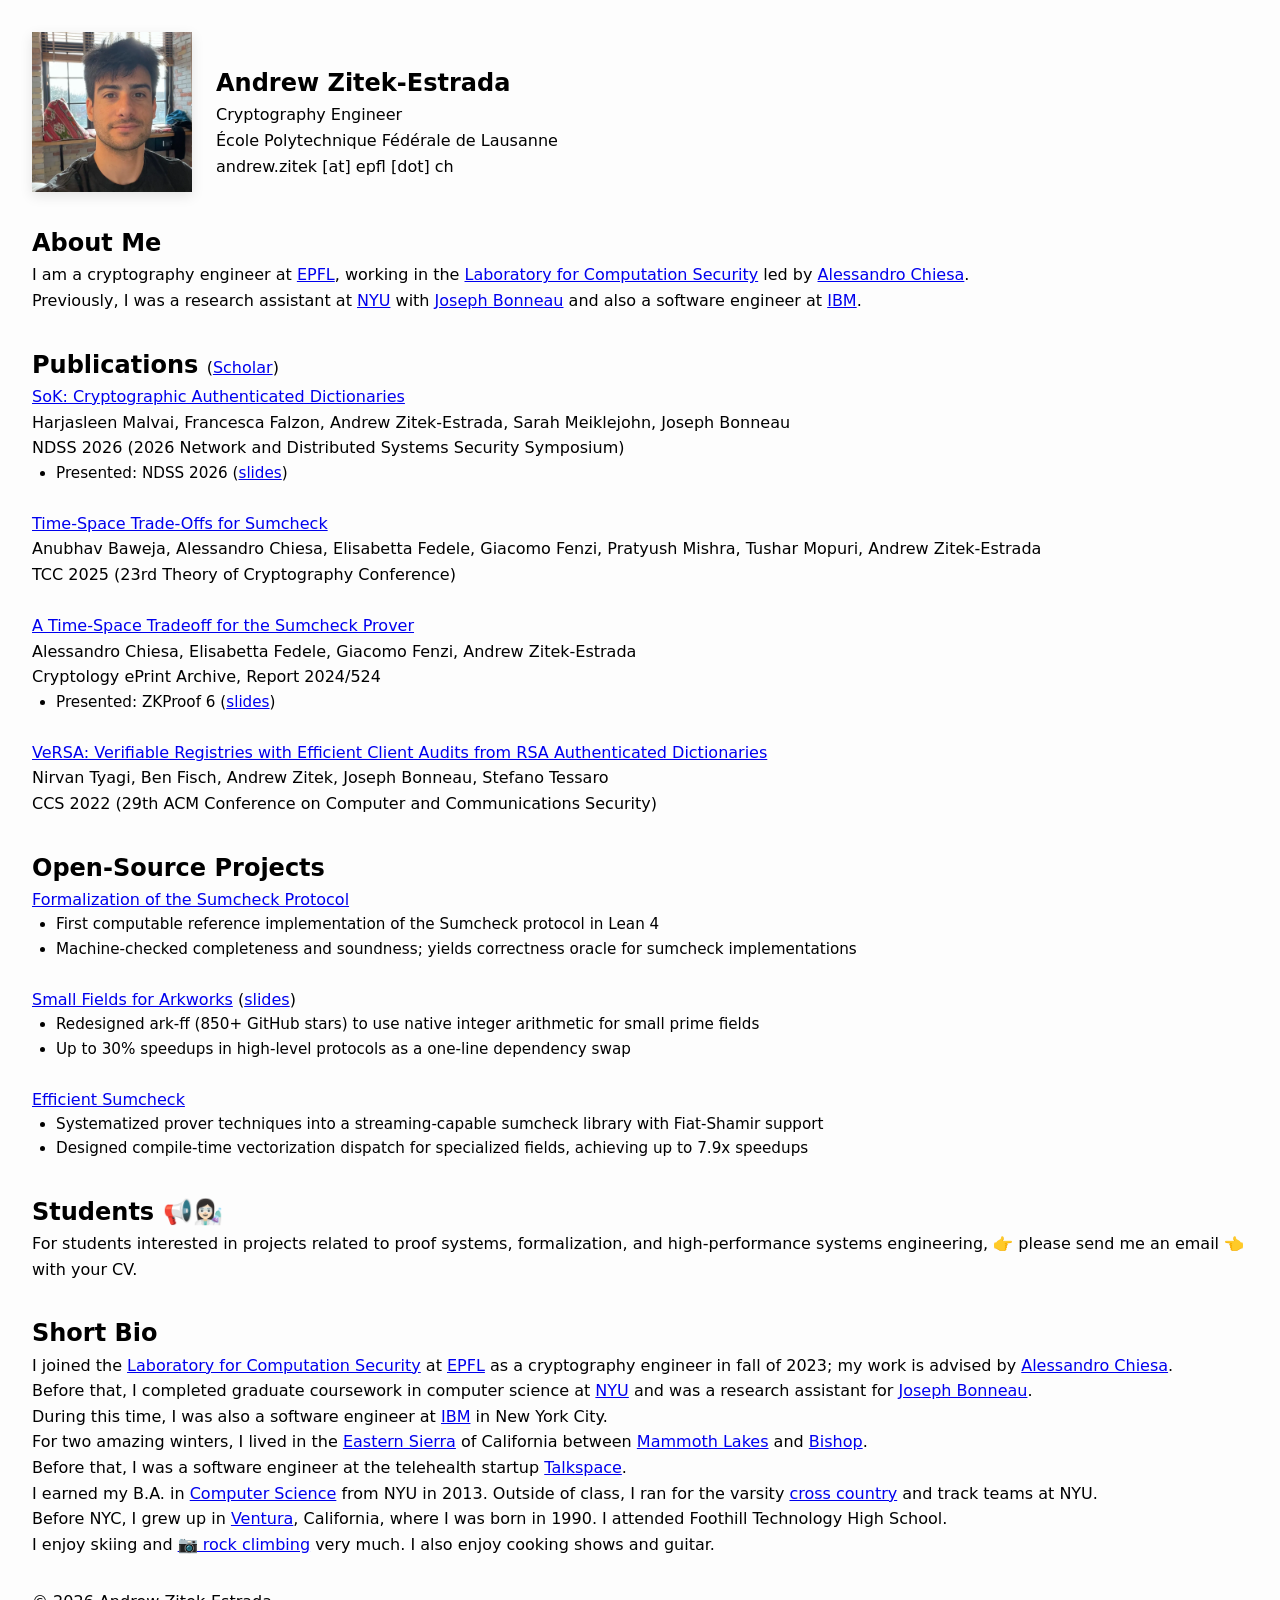
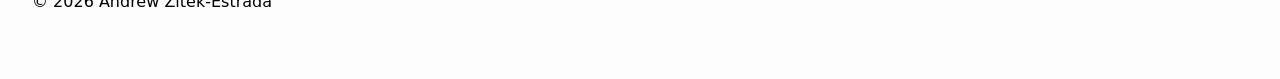
==== index.html @ 01dc7b2e "update index" ====
<!DOCTYPE html>
<html lang="en">
<head>
  <meta charset="UTF-8" />
  <meta name="viewport" content="width=device-width, initial-scale=1.0" />
  <meta name="google-site-verification" content="uAHUZcX4jr5_H01QjqfsV4J1MMhHjySFH5-y-d3w8Lg" />
  <title>Andrew Zitek-Estrada</title>
  <meta name="description" content="Andrew Zitek-Estrada — Cryptography engineer at EPFL working on proof systems, formalization, and high-performance cryptographic software.">
  <link rel="canonical" href="https://andrewzitek.xyz">
  <link rel="stylesheet" href="style.css" />
  <link rel="apple-touch-icon" sizes="180x180" href="/images/favicon/apple-touch-icon.png">
  <link rel="icon" type="image/png" sizes="32x32" href="/images/favicon/favicon-32x32.png">
  <link rel="icon" type="image/png" sizes="16x16" href="/images/favicon/favicon-16x16.png">
  <link rel="manifest" href="/site.webmanifest">
  <style>
    .about-wrapper {
      display: flex;
      flex-direction: column;
      align-items: flex-start;
      max-width: 900px;
      padding: 0;
      gap: 1.5rem;
    }

    .about-photo {
      width: 160px;
      height: auto;
      object-fit: cover;
      box-shadow: 0 4px 12px rgba(0, 0, 0, 0.1);
    }

    .about-text {
      max-width: 600px;
      margin-top: 0rem;
      margin-bottom: 0rem;
    }

    @media (min-width: 768px) {
      .about-wrapper {
        flex-direction: row;
        align-items: flex-start;
      }
      .about-text {
        margin-top: 2rem;
        margin-bottom: 0rem;
      }
    }
  </style>
  <script type="application/ld+json">
  {
    "@context": "https://schema.org",
    "@type": "Person",
    "name": "Andrew Zitek-Estrada",
    "url": "https://z-tech.github.io",
    "sameAs": [
      "https://github.com/z-tech",
      "https://www.linkedin.com/in/andrewzitek/",
      "https://compsec.epfl.ch/"
    ],
    "jobTitle": "Cryptography Engineer",
    "worksFor": {
      "@type": "Organization",
      "name": "Laboratory for Computation Security, EPFL"
    }
  }
  </script>
</head>
<body>

<div class="about-wrapper">
    <img src="/images/Andrew-Zitek-Estrada-pic.webp" alt="Andrew Zitek-Estrada" class="about-photo" />

    <section class="about-text">
        <h1>Andrew Zitek-Estrada</h1>

        <p>Cryptography Engineer</p>
      
        <p>École Polytechnique Fédérale de Lausanne</p>
      
        <p>andrew.zitek [at] epfl [dot] ch</p>
    </section>
  </div>

<section>
    <h2>About Me</h2>
    <p>
      I am a cryptography engineer at 
      <a href="https://www.epfl.ch" target="_blank" rel="noopener noreferrer">EPFL</a>, working in the 
      <a href="https://compsec.epfl.ch" target="_blank" rel="noopener noreferrer">Laboratory for Computation Security</a> led by 
      <a href="https://ic-people.epfl.ch/~achiesa" target="_blank" rel="noopener noreferrer">Alessandro Chiesa</a>.
    </p>
    <p>
      Previously, I was a research assistant at
      <a href="https://www.nyu.edu" target="_blank" rel="noopener noreferrer">NYU</a> with 
      <a href="https://jbonneau.com" target="_blank" rel="noopener noreferrer">Joseph Bonneau</a> and also a software engineer at 
      <a href="https://www.ibm.com/us-en" target="_blank" rel="noopener noreferrer">IBM</a>.
    </p>
</section>

<section>
    <h2>Publications <span style="font-size: 1rem; font-weight: normal;">(<a href="https://scholar.google.com/citations?user=epbxE9EAAAAJ" target="_blank" rel="noopener noreferrer">Scholar</a>)</span></h2>
    <p>
        <a href="https://www.ndss-symposium.org/wp-content/uploads/2026-f1465-paper.pdf" target="_blank" rel="noopener noreferrer">SoK: Cryptographic Authenticated Dictionaries</a>
        <br />
        Harjasleen Malvai, Francesca Falzon, Andrew Zitek-Estrada, Sarah Meiklejohn, Joseph Bonneau
        <br />
        NDSS 2026 (2026 Network and Distributed Systems Security Symposium)
    </p>
    <ul>
      <li>Presented: NDSS 2026 (<a href="/images/slides/ndss-2026-sok-slides.pdf" target="_blank" rel="noopener noreferrer">slides</a>)</li>
    </ul>
    <br />
    <p>
        <a href="https://eprint.iacr.org/2025/1473" target="_blank" rel="noopener noreferrer">Time-Space Trade-Offs for Sumcheck</a>
        <br />
        Anubhav Baweja, Alessandro Chiesa, Elisabetta Fedele, Giacomo Fenzi, Pratyush Mishra, Tushar Mopuri, Andrew Zitek-Estrada
        <br />
        TCC 2025 (23rd Theory of Cryptography Conference)
    </p>
    <br />
    <p>
        <a href="https://eprint.iacr.org/2024/524" target="_blank" rel="noopener noreferrer">A Time-Space Tradeoff for the Sumcheck Prover</a>
        <br />
        Alessandro Chiesa, Elisabetta Fedele, Giacomo Fenzi, Andrew Zitek-Estrada
        <br />
        Cryptology ePrint Archive, Report 2024/524
    </p>
    <ul>
      <li>Presented: ZKProof 6 (<a href="/images/slides/zkproof6-sumcheck-slides.pdf" target="_blank" rel="noopener noreferrer">slides</a>)</li>
    </ul>
    <br />
    <p>
        <a href="https://dl.acm.org/doi/abs/10.1145/3548606.3560605" target="_blank" rel="noopener noreferrer">VeRSA: Verifiable Registries with Efficient Client Audits from RSA Authenticated Dictionaries</a>
        <br />
        Nirvan Tyagi, Ben Fisch, Andrew Zitek, Joseph Bonneau, Stefano Tessaro
        <br />
        CCS 2022 (29th ACM Conference on Computer and Communications Security)
    </p>
</section>

<section>
    <h2>Open-Source Projects</h2>
    <p><a href="https://github.com/z-tech/sumcheck-lean4" target="_blank" rel="noopener noreferrer">Formalization of the Sumcheck Protocol</a></p>
    <ul>
      <li>First computable reference implementation of the Sumcheck protocol in Lean 4</li>
      <li>Machine-checked completeness and soundness; yields correctness oracle for sumcheck implementations</li>
    </ul>
    <br />

    <p><a href="https://github.com/arkworks-rs/algebra" target="_blank" rel="noopener noreferrer">Small Fields for Arkworks</a> (<a href="/images/slides/small-fields-slides.pdf" target="_blank" rel="noopener noreferrer">slides</a>)</p>
    <ul>
      <li>Redesigned ark-ff (850+ GitHub stars) to use native integer arithmetic for small prime fields</li>
      <li>Up to 30% speedups in high-level protocols as a one-line dependency swap</li>
    </ul>
    <br />

    <p><a href="https://github.com/compsec-epfl/space-efficient-sumcheck" target="_blank" rel="noopener noreferrer">Efficient Sumcheck</a></p>
    <ul>
      <li>Systematized prover techniques into a streaming-capable sumcheck library with Fiat-Shamir support</li>
      <li>Designed compile-time vectorization dispatch for specialized fields, achieving up to 7.9x speedups</li>
    </ul>
</section>

<section>
    <h2>Students 📢👩🏻‍🔬</h2>
    <p>
      For students interested in projects related to proof systems, formalization, and high-performance systems engineering, 👉 please send me an email 👈 with your CV.
    </p>
</section>

<section>
    <h2>Short Bio</h2>
    <p>
        I joined the <a href="https://compsec.epfl.ch" target="_blank" rel="noopener noreferrer">Laboratory for Computation Security</a> at <a href="https://www.epfl.ch" target="_blank" rel="noopener noreferrer">EPFL</a> as a cryptography engineer in fall of 2023; my work is advised by <a href="https://ic-people.epfl.ch/~achiesa" target="_blank" rel="noopener noreferrer">Alessandro Chiesa</a>.
    </p>
    <p>
        Before that, I completed graduate coursework in computer science at <a href="https://www.nyu.edu" target="_blank" rel="noopener noreferrer">NYU</a> and was a research assistant for <a href="https://jbonneau.com" target="_blank" rel="noopener noreferrer">Joseph Bonneau</a>.
    </p>
    <p>
        During this time, I was also a software engineer at <a href="https://www.ibm.com/us-en" target="_blank" rel="noopener noreferrer">IBM</a> in New York City.
    </p>
    <p>
        For two amazing winters, I lived in the <a href="https://g.co/kgs/yB1Fzef" target="_blank" rel="noopener noreferrer">Eastern Sierra</a> of California between <a href="https://g.co/kgs/yUphB9r" target="_blank" rel="noopener noreferrer">Mammoth Lakes</a> and <a href="https://g.co/kgs/oPYfvGG" target="_blank" rel="noopener noreferrer">Bishop</a>.
    </p>
    <p>
        Before that, I was a software engineer at the telehealth startup <a href="https://www.talkspace.com" target="_blank" rel="noopener noreferrer">Talkspace</a>.
    </p>
    <p>
        I earned my B.A. in <a href="https://cs.nyu.edu/home/index.html" target="_blank" rel="noopener noreferrer">Computer Science</a> from NYU in 2013. Outside of class, I ran for the varsity <a href="https://gonyuathletics.com/sports/mens-cross-country" target="_blank" rel="noopener noreferrer">cross country</a> and track teams</a> at NYU.
    </p>
    <p>
        Before NYC, I grew up in <a href="https://g.co/kgs/8YPkJxf" target="_blank" rel="noopener noreferrer">Ventura</a>, California, where I was born in 1990. I attended Foothill Technology High School.
    </p>
    <p>
        I enjoy skiing and <a href="/images/kalymYES.jpg" target="_blank" rel="noopener noreferrer">📷 rock climbing</a> very much. I also enjoy cooking shows and guitar.
    </p>
</section>

  <footer>
    <p>&copy; <span id="year"></span> Andrew Zitek-Estrada</p>
  </footer>
  <script>
    document.getElementById("year").textContent = new Date().getFullYear();
  </script>
</body>
</html>
---- style.css ----
/* Reset */
* {
    margin: 0;
    padding: 0;
    box-sizing: border-box;
  }
  
  /* Base styles */
  body {
    font-family: system-ui, sans-serif;
    line-height: 1.6;
    padding: 2rem;
    background-color: #fdfdfd;
    color: #000;
  }
  
  
  header, footer {
    margin-bottom: 2rem;
  }

  section {
    margin-top: 2rem;
    margin-bottom: 2rem;
  }
  
  nav a:hover {
    text-decoration: underline;
  }

  section ul {
    margin-left: 1.5rem;
    font-size: 0.95em;
  }
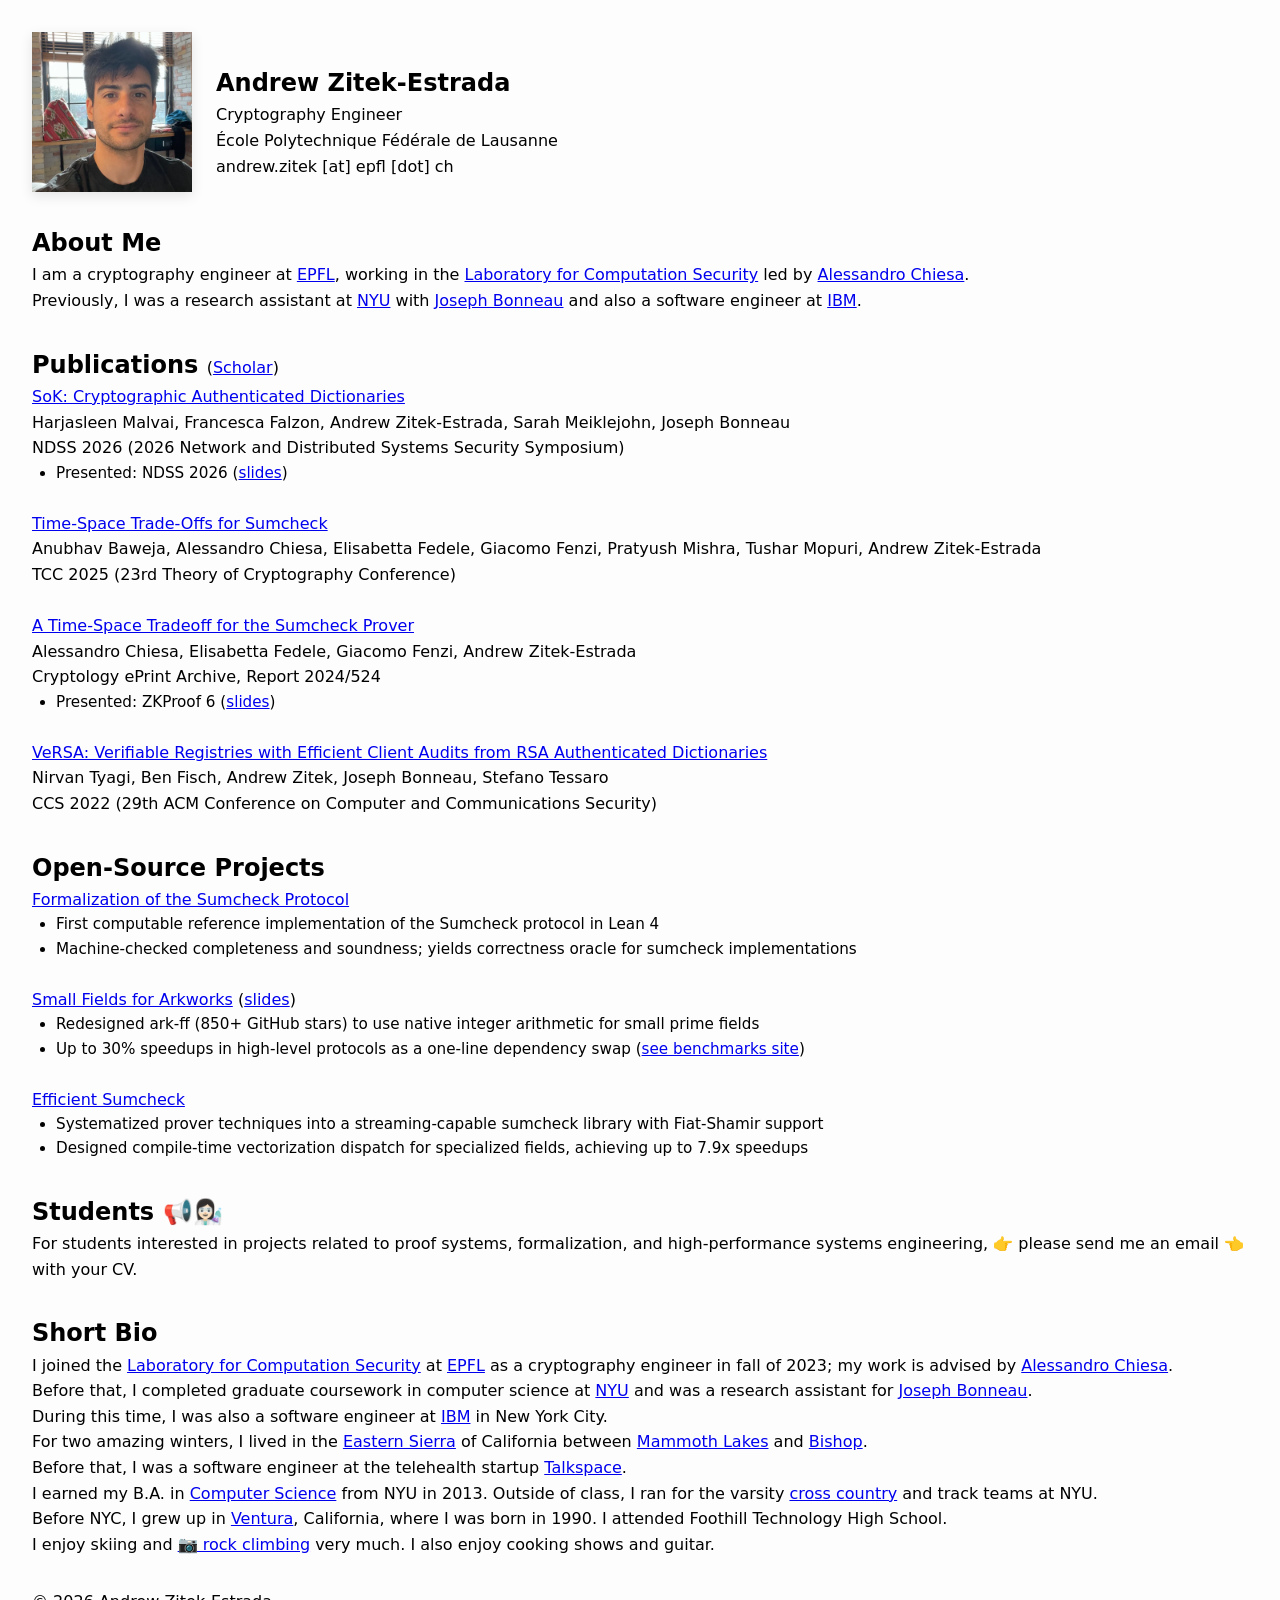
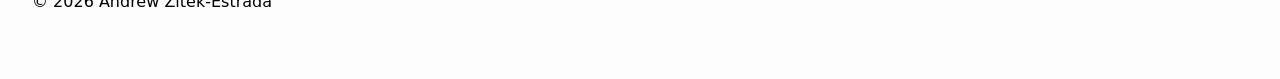
==== commit 97287059: "link to benchmarks site" ====
--- a/index.html
+++ b/index.html
@@ -150,7 +150,7 @@
     <p><a href="https://github.com/arkworks-rs/algebra" target="_blank" rel="noopener noreferrer">Small Fields for Arkworks</a> (<a href="/images/slides/small-fields-slides.pdf" target="_blank" rel="noopener noreferrer">slides</a>)</p>
     <ul>
       <li>Redesigned ark-ff (850+ GitHub stars) to use native integer arithmetic for small prime fields</li>
-      <li>Up to 30% speedups in high-level protocols as a one-line dependency swap</li>
+      <li>Up to 30% speedups in high-level protocols as a one-line dependency swap (<a href="https://andrewzitek.xyz/smallfp-site/" target="_blank" rel="noopener noreferrer">see benchmarks site</a>)</li>
     </ul>
     <br />
 
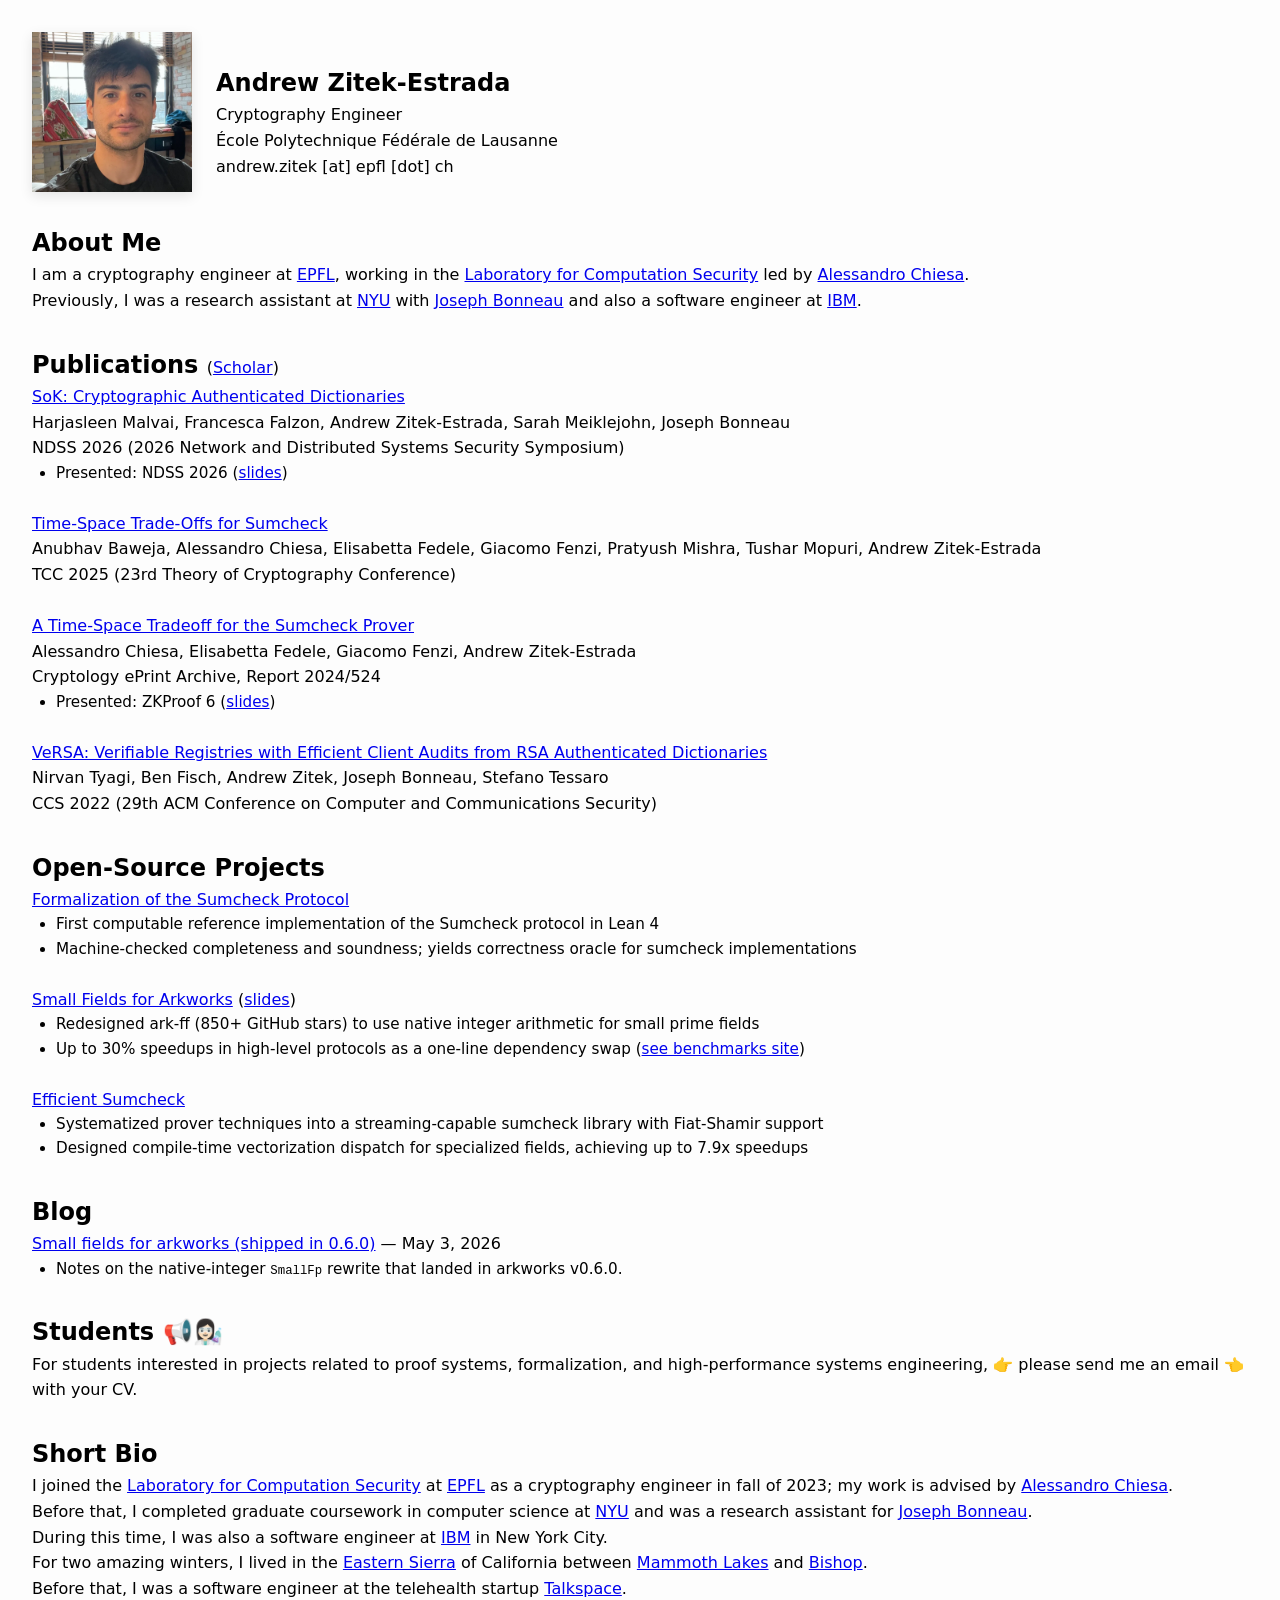
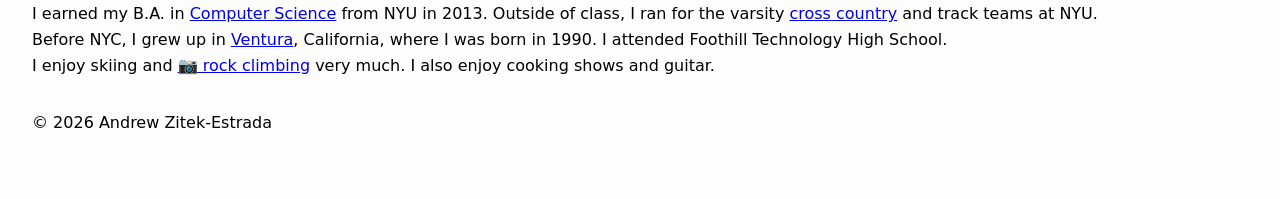
==== commit 00bf025b: "smallfp blog" ====
--- a/index.html
+++ b/index.html
@@ -162,6 +162,16 @@
 </section>
 
 <section>
+    <h2>Blog</h2>
+    <p>
+        <a href="/posts/small-fields-arkworks-0-6-0.html">Small fields for arkworks (shipped in 0.6.0)</a> &mdash; May 3, 2026
+    </p>
+    <ul>
+      <li>Notes on the native-integer <code>SmallFp</code> rewrite that landed in arkworks v0.6.0.</li>
+    </ul>
+</section>
+
+<section>
     <h2>Students 📢👩🏻‍🔬</h2>
     <p>
       For students interested in projects related to proof systems, formalization, and high-performance systems engineering, 👉 please send me an email 👈 with your CV.
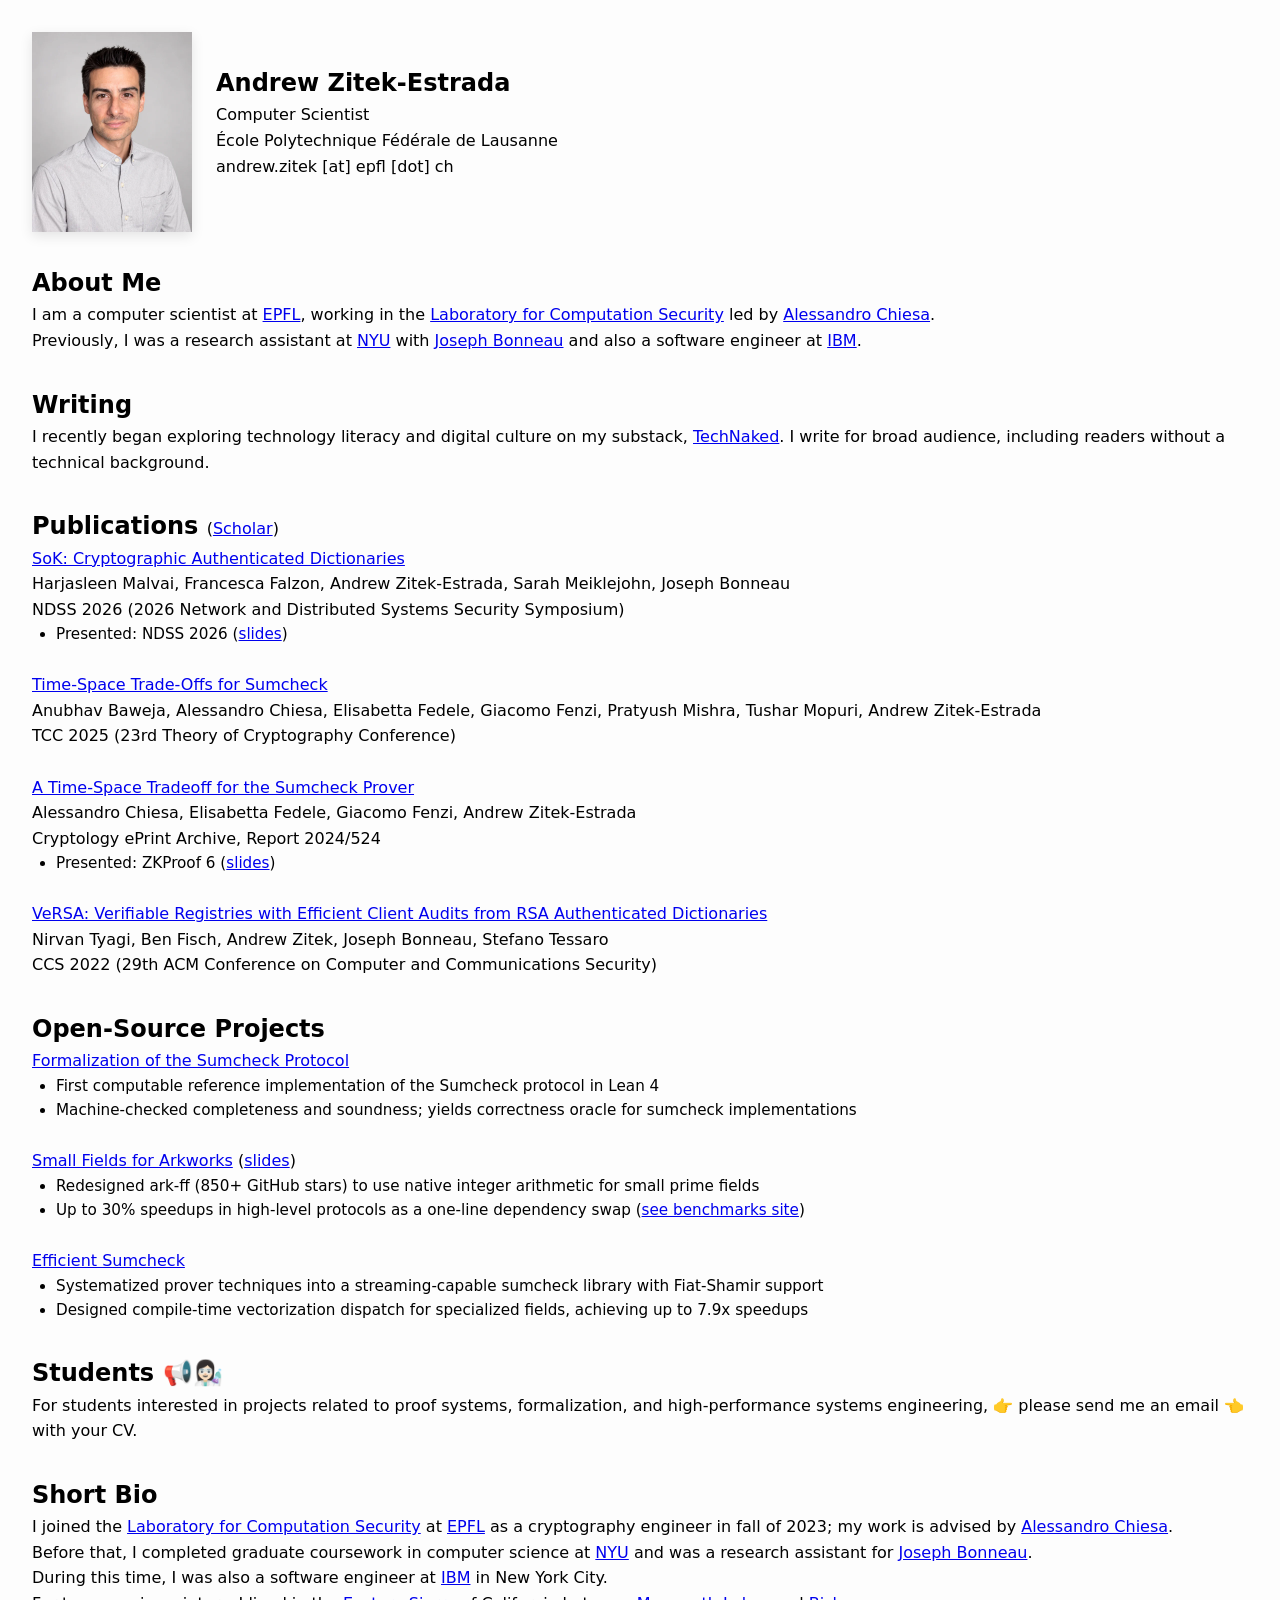
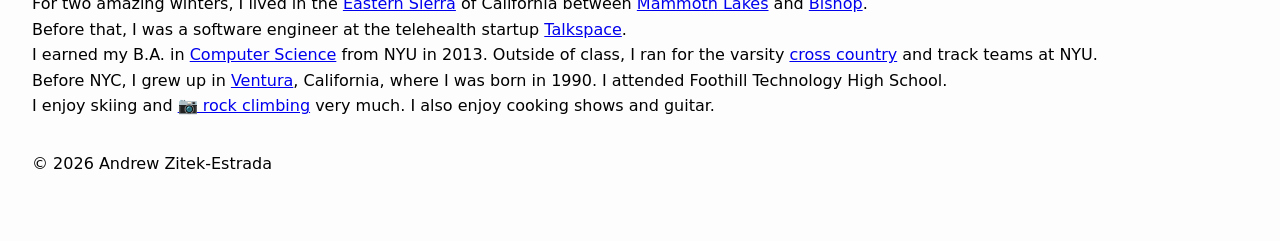
==== commit d386a4b7: "update with substack, chng photo" ====
--- a/index.html
+++ b/index.html
@@ -57,7 +57,7 @@
       "https://www.linkedin.com/in/andrewzitek/",
       "https://compsec.epfl.ch/"
     ],
-    "jobTitle": "Cryptography Engineer",
+    "jobTitle": "Computer Scientist",
     "worksFor": {
       "@type": "Organization",
       "name": "Laboratory for Computation Security, EPFL"
@@ -68,12 +68,12 @@
 <body>
 
 <div class="about-wrapper">
-    <img src="/images/Andrew-Zitek-Estrada-pic.webp" alt="Andrew Zitek-Estrada" class="about-photo" />
+    <img src="/images/Andrew-Zitek-Estrada-headshot.webp" alt="Andrew Zitek-Estrada" class="about-photo" width="640" height="800" />
 
     <section class="about-text">
         <h1>Andrew Zitek-Estrada</h1>
 
-        <p>Cryptography Engineer</p>
+        <p>Computer Scientist</p>
       
         <p>École Polytechnique Fédérale de Lausanne</p>
       
@@ -84,8 +84,8 @@
 <section>
     <h2>About Me</h2>
     <p>
-      I am a cryptography engineer at 
-      <a href="https://www.epfl.ch" target="_blank" rel="noopener noreferrer">EPFL</a>, working in the 
+      I am a computer scientist at 
+      <a href="https://people.epfl.ch/andrew.zitek" target="_blank" rel="noopener noreferrer">EPFL</a>, working in the 
       <a href="https://compsec.epfl.ch" target="_blank" rel="noopener noreferrer">Laboratory for Computation Security</a> led by 
       <a href="https://ic-people.epfl.ch/~achiesa" target="_blank" rel="noopener noreferrer">Alessandro Chiesa</a>.
     </p>
@@ -98,6 +98,13 @@
 </section>
 
 <section>
+    <h2>Writing</h2>
+    <p>
+      I recently began exploring technology literacy and digital culture on my substack, <a href="https://technaked.substack.com" target="_blank" rel="noopener noreferrer">TechNaked</a>. I write for broad audience, including readers without a technical background.
+    </p>
+</section>
+
+<section>
     <h2>Publications <span style="font-size: 1rem; font-weight: normal;">(<a href="https://scholar.google.com/citations?user=epbxE9EAAAAJ" target="_blank" rel="noopener noreferrer">Scholar</a>)</span></h2>
     <p>
         <a href="https://www.ndss-symposium.org/wp-content/uploads/2026-f1465-paper.pdf" target="_blank" rel="noopener noreferrer">SoK: Cryptographic Authenticated Dictionaries</a>
@@ -158,16 +165,6 @@
     <ul>
       <li>Systematized prover techniques into a streaming-capable sumcheck library with Fiat-Shamir support</li>
       <li>Designed compile-time vectorization dispatch for specialized fields, achieving up to 7.9x speedups</li>
-    </ul>
-</section>
-
-<section>
-    <h2>Blog</h2>
-    <p>
-        <a href="/posts/small-fields-arkworks-0-6-0.html">Small fields for arkworks (shipped in 0.6.0)</a> &mdash; May 3, 2026
-    </p>
-    <ul>
-      <li>Notes on the native-integer <code>SmallFp</code> rewrite that landed in arkworks v0.6.0.</li>
     </ul>
 </section>
 
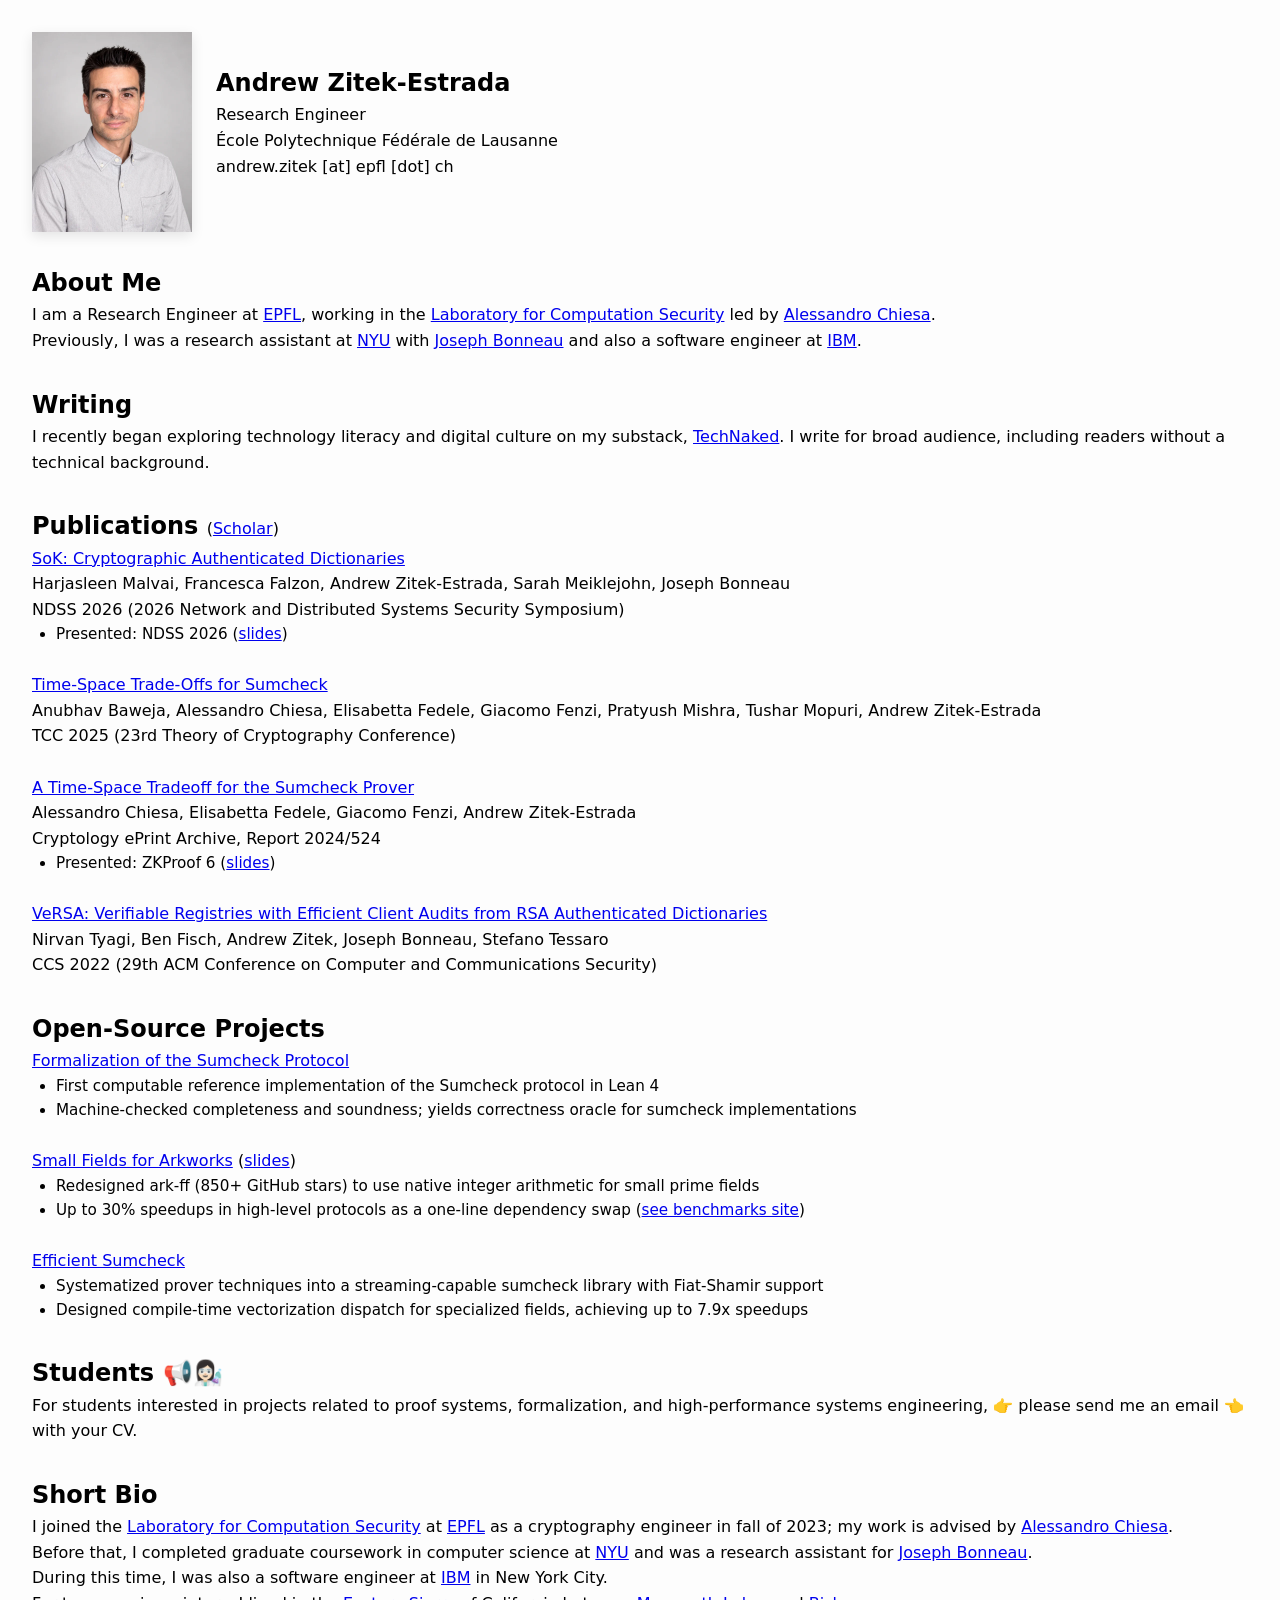
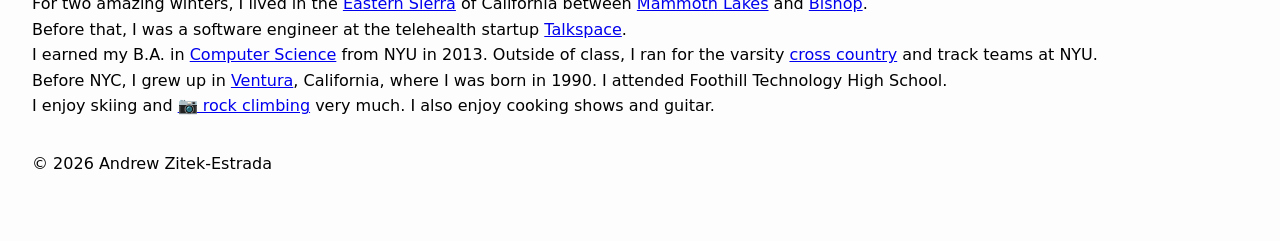
==== commit 0a9a37c7: "Update job title and description in index.html" ====
--- a/index.html
+++ b/index.html
@@ -5,7 +5,7 @@
   <meta name="viewport" content="width=device-width, initial-scale=1.0" />
   <meta name="google-site-verification" content="uAHUZcX4jr5_H01QjqfsV4J1MMhHjySFH5-y-d3w8Lg" />
   <title>Andrew Zitek-Estrada</title>
-  <meta name="description" content="Andrew Zitek-Estrada — Cryptography engineer at EPFL working on proof systems, formalization, and high-performance cryptographic software.">
+  <meta name="description" content="Andrew Zitek-Estrada — Research engineer at EPFL working on proof systems, formalization, and high-performance cryptographic software.">
   <link rel="canonical" href="https://andrewzitek.xyz">
   <link rel="stylesheet" href="style.css" />
   <link rel="apple-touch-icon" sizes="180x180" href="/images/favicon/apple-touch-icon.png">
@@ -57,7 +57,7 @@
       "https://www.linkedin.com/in/andrewzitek/",
       "https://compsec.epfl.ch/"
     ],
-    "jobTitle": "Computer Scientist",
+    "jobTitle": "Research Engineer",
     "worksFor": {
       "@type": "Organization",
       "name": "Laboratory for Computation Security, EPFL"
@@ -73,7 +73,7 @@
     <section class="about-text">
         <h1>Andrew Zitek-Estrada</h1>
 
-        <p>Computer Scientist</p>
+        <p>Research Engineer</p>
       
         <p>École Polytechnique Fédérale de Lausanne</p>
       
@@ -84,7 +84,7 @@
 <section>
     <h2>About Me</h2>
     <p>
-      I am a computer scientist at 
+      I am a Research Engineer at 
       <a href="https://people.epfl.ch/andrew.zitek" target="_blank" rel="noopener noreferrer">EPFL</a>, working in the 
       <a href="https://compsec.epfl.ch" target="_blank" rel="noopener noreferrer">Laboratory for Computation Security</a> led by 
       <a href="https://ic-people.epfl.ch/~achiesa" target="_blank" rel="noopener noreferrer">Alessandro Chiesa</a>.
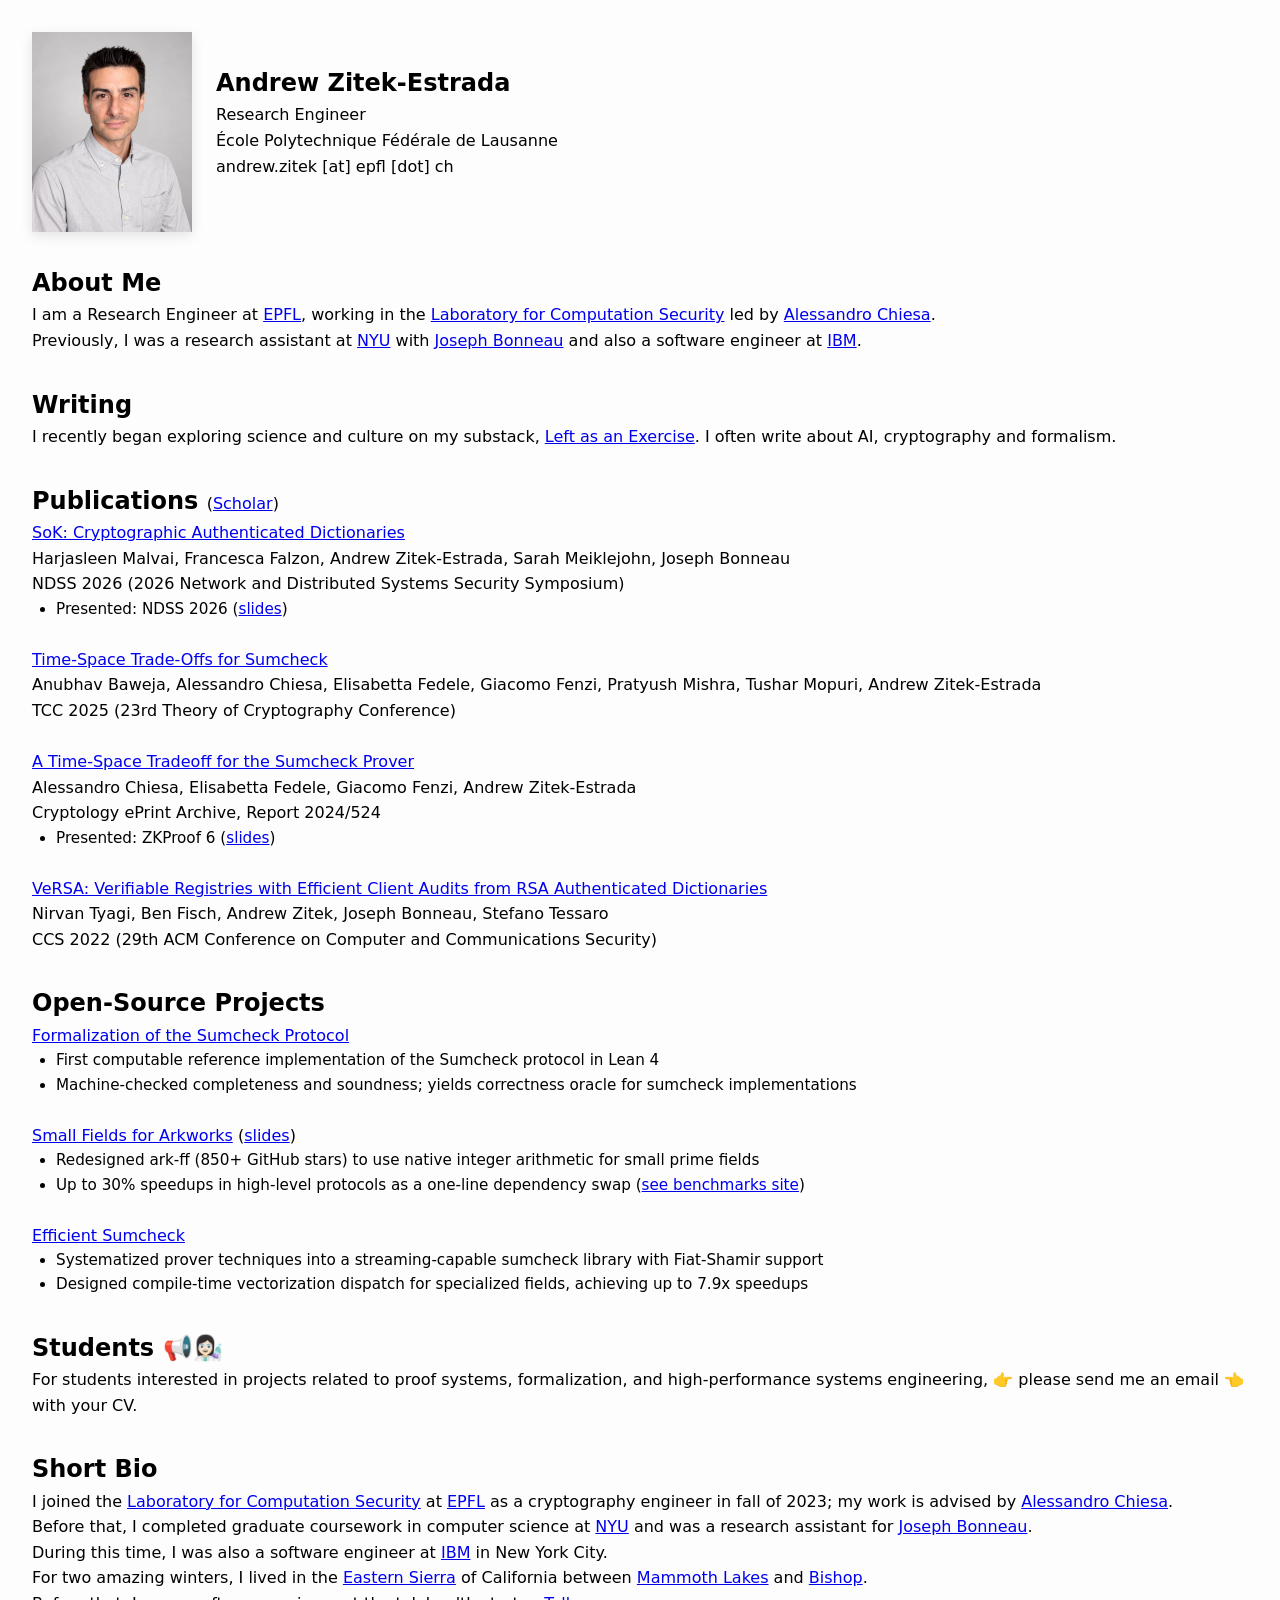
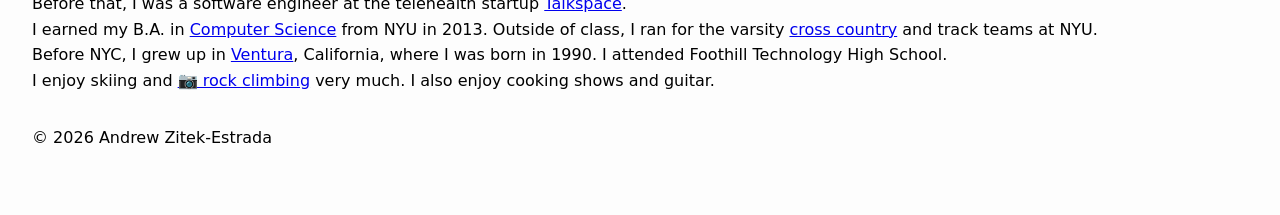
==== commit 1846845f: "Update substack link and description in index.html" ====
--- a/index.html
+++ b/index.html
@@ -100,7 +100,7 @@
 <section>
     <h2>Writing</h2>
     <p>
-      I recently began exploring technology literacy and digital culture on my substack, <a href="https://technaked.substack.com" target="_blank" rel="noopener noreferrer">TechNaked</a>. I write for broad audience, including readers without a technical background.
+      I recently began exploring science and culture on my substack, <a href="https://andrewztech.substack.com" target="_blank" rel="noopener noreferrer">Left as an Exercise</a>. I often write about AI, cryptography and formalism.
     </p>
 </section>
 
